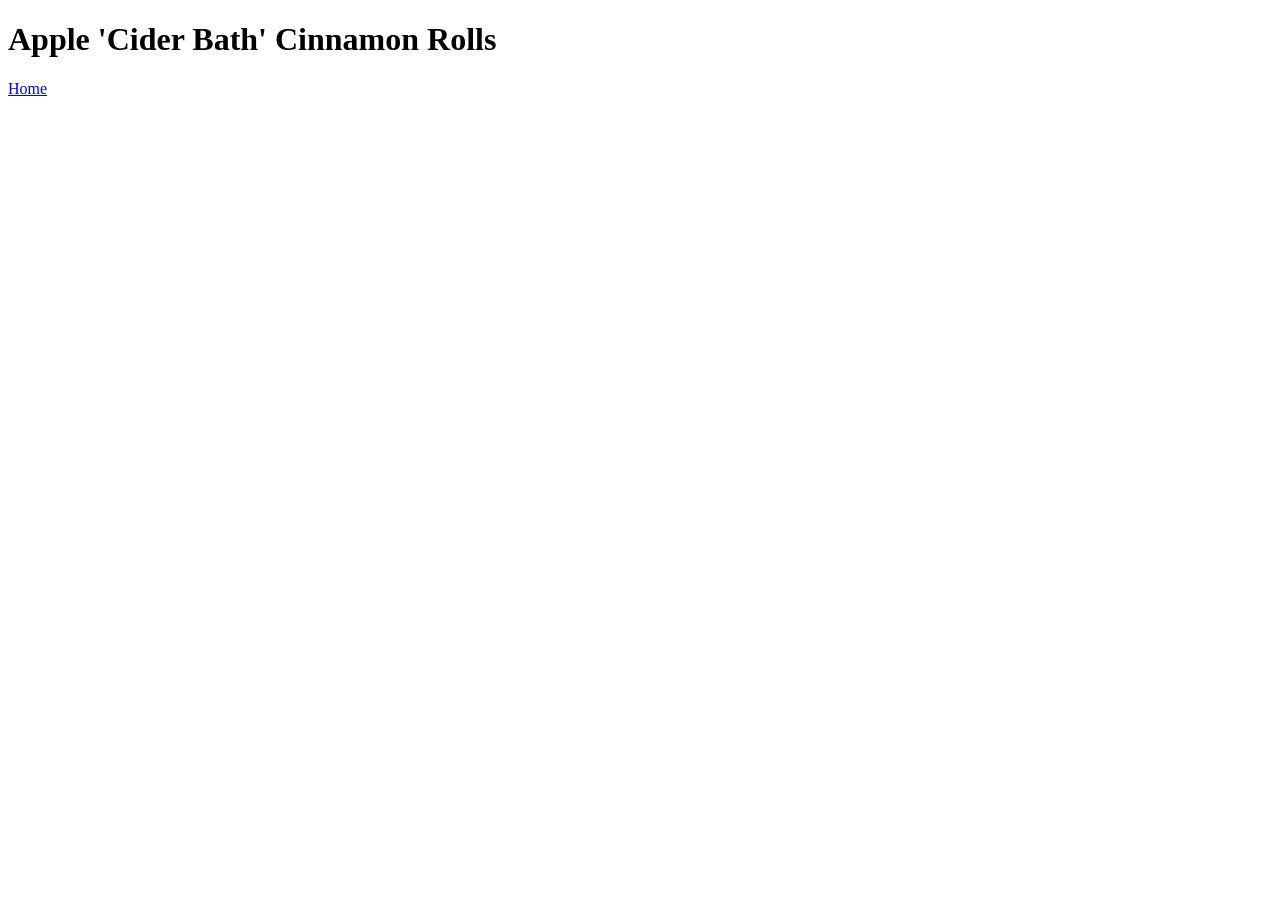
==== recipes/apple-cinnamon-rolls.html @ 9e00965d "Begin project and get file structure set up I added the folders to split up the files as needed, and" ====
<!DOCTYPE html>
<html lang="en">
    <head>
        <meta charset="UTF-8">
        <meta name="viewport" content="width=device-width, initial-scale=1.0">
        <title>Apple 'Cider Bath' Cinnamon Rolls</title>
    </head>
    <body>
        <h1>Apple 'Cider Bath' Cinnamon Rolls</h1>
        <a href="../index.html">Home</a>
    </body>
</html>
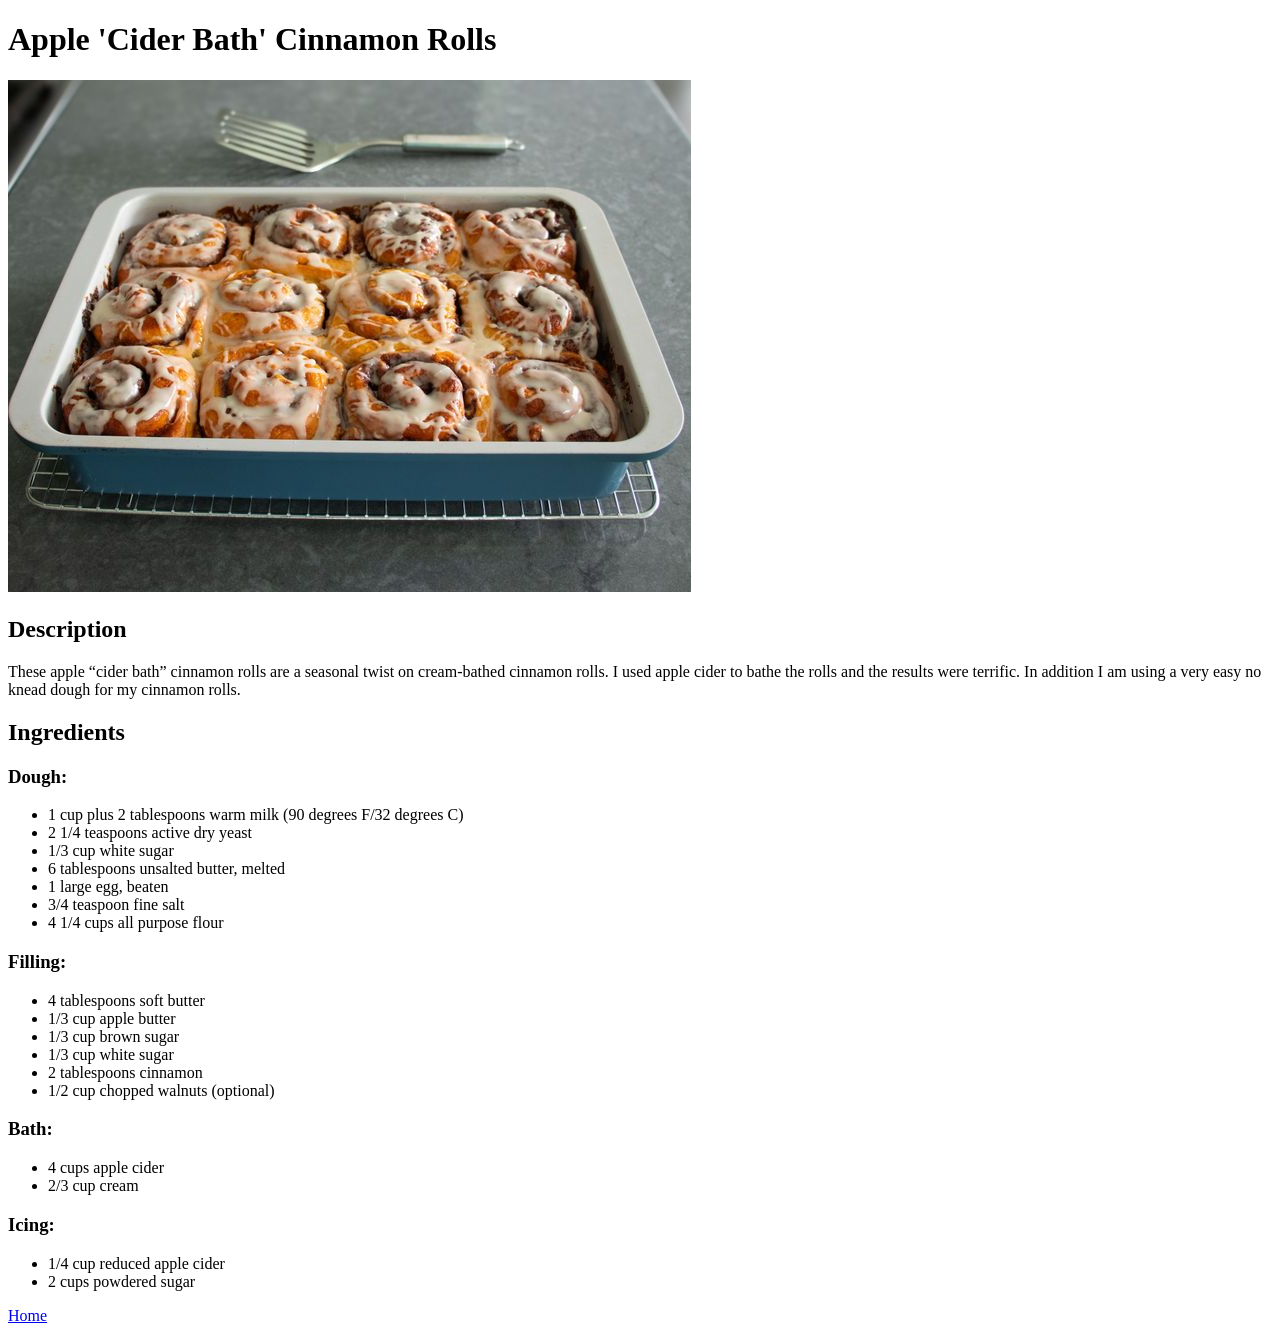
==== commit 12cd09fb: "Adding ingredients to recipe pages I added an unordered list of ingredients to each recipe file. I a" ====
--- a/recipes/apple-cinnamon-rolls.html
+++ b/recipes/apple-cinnamon-rolls.html
@@ -7,6 +7,39 @@
     </head>
     <body>
         <h1>Apple 'Cider Bath' Cinnamon Rolls</h1>
+        <img src="../images/apple-cinnamon-rolls.jpg">
+        <h2>Description</h2>
+        <p>These apple “cider bath” cinnamon rolls are a seasonal twist on cream-bathed cinnamon rolls. I used apple cider to bathe the rolls and the results were terrific. In addition I am using a very easy no knead dough for my cinnamon rolls.</p>
+        <h2>Ingredients</h2>
+        <h3>Dough:</h3>
+        <ul>
+            <li>1 cup plus 2 tablespoons warm milk (90 degrees F/32 degrees C)</li>
+            <li>2 1/4 teaspoons active dry yeast</li>
+            <li>1/3 cup white sugar</li>
+            <li>6 tablespoons unsalted butter, melted</li>
+            <li>1 large egg, beaten</li>
+            <li>3/4 teaspoon fine salt</li>
+            <li>4 1/4 cups all purpose flour</li>
+        </ul>
+        <h3>Filling:</h3>
+        <ul>
+            <li>4 tablespoons soft butter</li>
+            <li>1/3 cup apple butter</li>
+            <li>1/3 cup brown sugar</li>
+            <li>1/3 cup white sugar</li>
+            <li>2 tablespoons cinnamon</li>
+            <li>1/2 cup chopped walnuts (optional)</li>
+        </ul>
+        <h3>Bath:</h3>
+        <ul>
+            <li>4 cups apple cider</li>
+            <li>2/3 cup cream</li>
+        </ul>
+        <h3>Icing:</h3>
+        <ul>
+            <li>1/4 cup reduced apple cider</li>
+            <li>2 cups powdered sugar</li>
+        </ul>
         <a href="../index.html">Home</a>
     </body>
 </html>
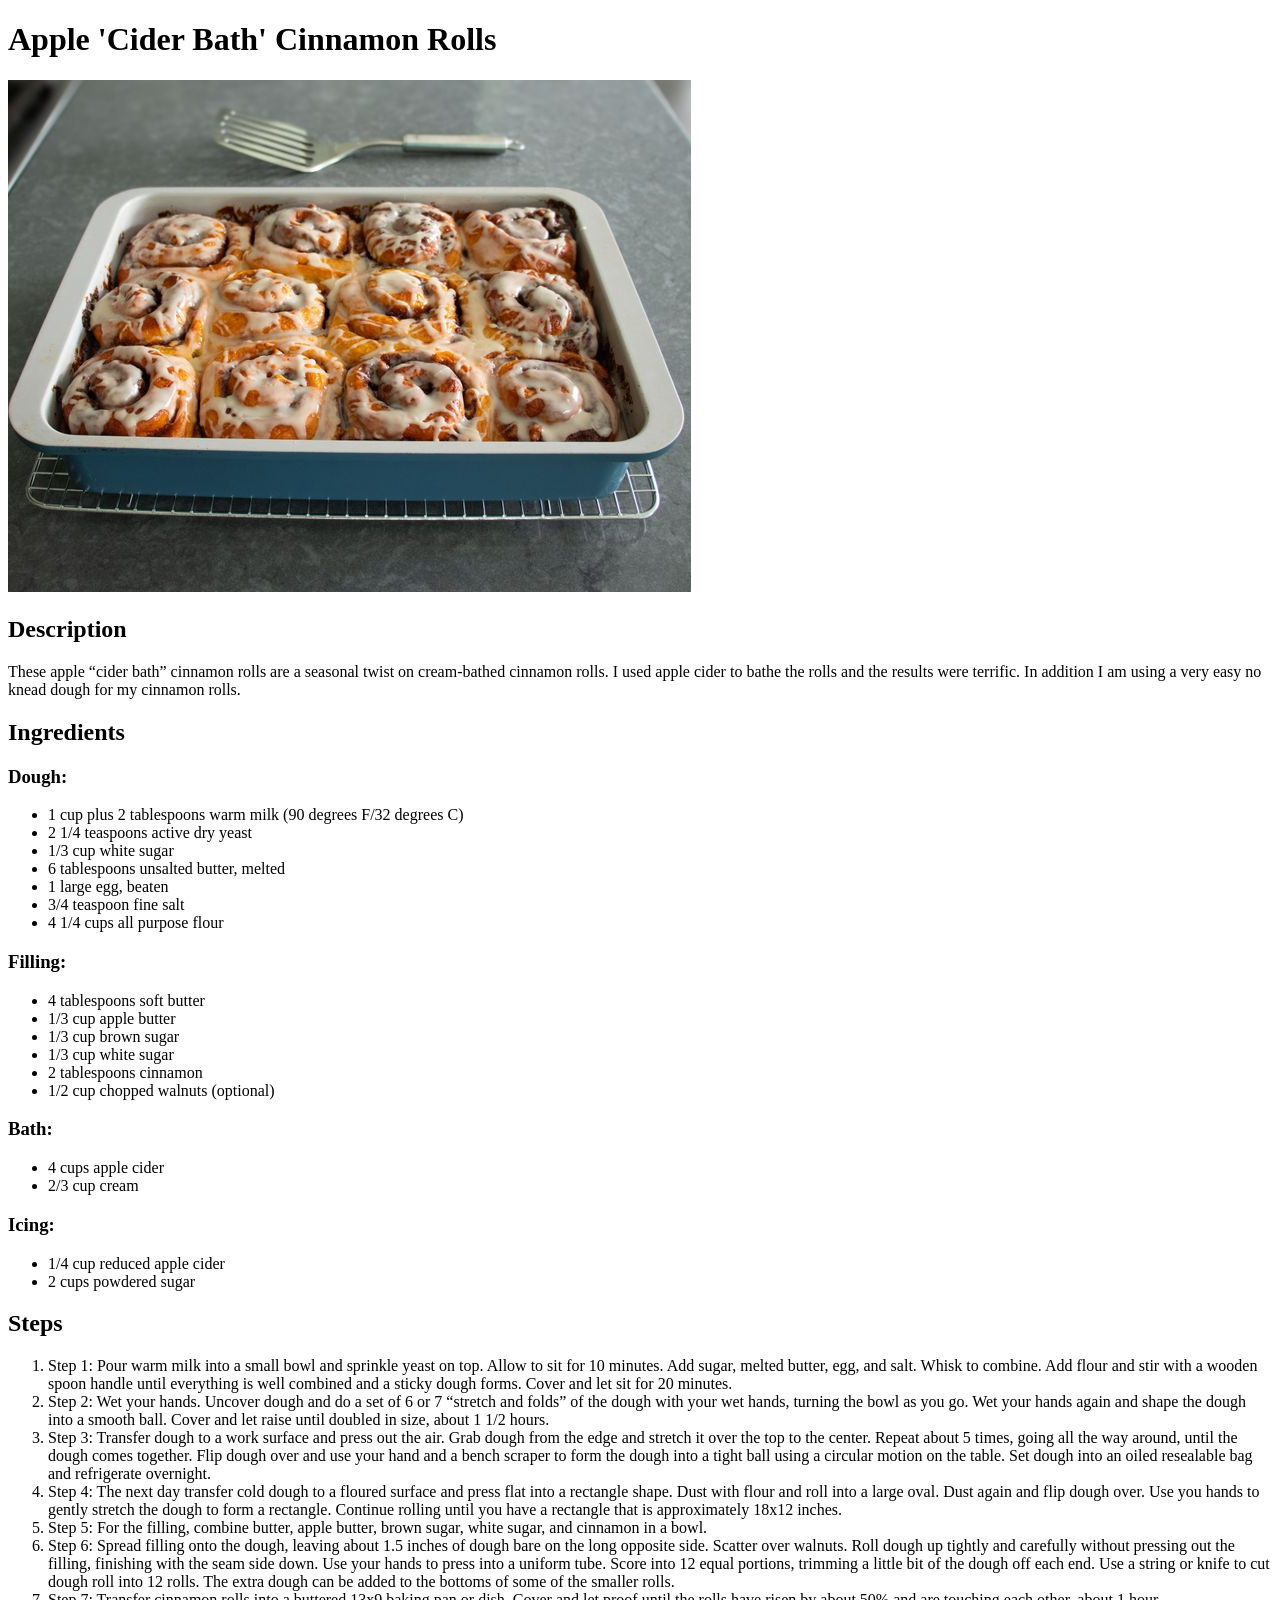
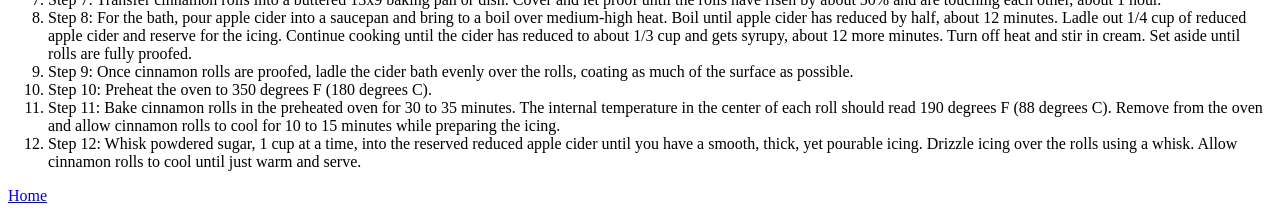
==== commit 024a1da5: "Finishing recipe pages and updating index.html All recipe pages now have steps and have been linked " ====
--- a/recipes/apple-cinnamon-rolls.html
+++ b/recipes/apple-cinnamon-rolls.html
@@ -40,6 +40,21 @@
             <li>1/4 cup reduced apple cider</li>
             <li>2 cups powdered sugar</li>
         </ul>
+        <h2>Steps</h2>
+        <ol>
+            <li>Step 1:  Pour warm milk into a small bowl and sprinkle yeast on top. Allow to sit for 10 minutes. Add sugar, melted butter, egg, and salt. Whisk to combine. Add flour and stir with a wooden spoon handle until everything is well combined and a sticky dough forms. Cover and let sit for 20 minutes.</li>
+            <li>Step 2:  Wet your hands. Uncover dough and do a set of 6 or 7 “stretch and folds” of the dough with your wet hands, turning the bowl as you go. Wet your hands again and shape the dough into a smooth ball. Cover and let raise until doubled in size, about 1 1/2 hours.</li>
+            <li>Step 3:  Transfer dough to a work surface and press out the air. Grab dough from the edge and stretch it over the top to the center. Repeat about 5 times, going all the way around, until the dough comes together. Flip dough over and use your hand and a bench scraper to form the dough into a tight ball using a circular motion on the table. Set dough into an oiled resealable bag and refrigerate overnight.</li>
+            <li>Step 4:  The next day transfer cold dough to a floured surface and press flat into a rectangle shape. Dust with flour and roll into a large oval. Dust again and flip dough over. Use you hands to gently stretch the dough to form a rectangle. Continue rolling until you have a rectangle that is approximately 18x12 inches.</li>
+            <li>Step 5:  For the filling, combine butter, apple butter, brown sugar, white sugar, and cinnamon in a bowl.</li>
+            <li>Step 6:  Spread filling onto the dough, leaving about 1.5 inches of dough bare on the long opposite side. Scatter over walnuts. Roll dough up tightly and carefully without pressing out the filling, finishing with the seam side down. Use your hands to press into a uniform tube. Score into 12 equal portions, trimming a little bit of the dough off each end. Use a string or knife to cut dough roll into 12 rolls. The extra dough can be added to the bottoms of some of the smaller rolls.</li>
+            <li>Step 7:  Transfer cinnamon rolls into a buttered 13x9 baking pan or dish. Cover and let proof until the rolls have risen by about 50% and are touching each other, about 1 hour.</li>
+            <li>Step 8:  For the bath, pour apple cider into a saucepan and bring to a boil over medium-high heat. Boil until apple cider has reduced by half, about 12 minutes. Ladle out 1/4 cup of reduced apple cider and reserve for the icing. Continue cooking until the cider has reduced to about 1/3 cup and gets syrupy, about 12 more minutes. Turn off heat and stir in cream. Set aside until rolls are fully proofed.</li>
+            <li>Step 9:  Once cinnamon rolls are proofed, ladle the cider bath evenly over the rolls, coating as much of the surface as possible.</li>
+            <li>Step 10:  Preheat the oven to 350 degrees F (180 degrees C).</li>
+            <li>Step 11:  Bake cinnamon rolls in the preheated oven for 30 to 35 minutes. The internal temperature in the center of each roll should read 190 degrees F (88 degrees C). Remove from the oven and allow cinnamon rolls to cool for 10 to 15 minutes while preparing the icing.</li>
+            <li>Step 12:  Whisk powdered sugar, 1 cup at a time, into the reserved reduced apple cider until you have a smooth, thick, yet pourable icing.  Drizzle icing over the rolls using a whisk. Allow cinnamon rolls to cool until just warm and serve.</li>
+        </ol>
         <a href="../index.html">Home</a>
     </body>
 </html>
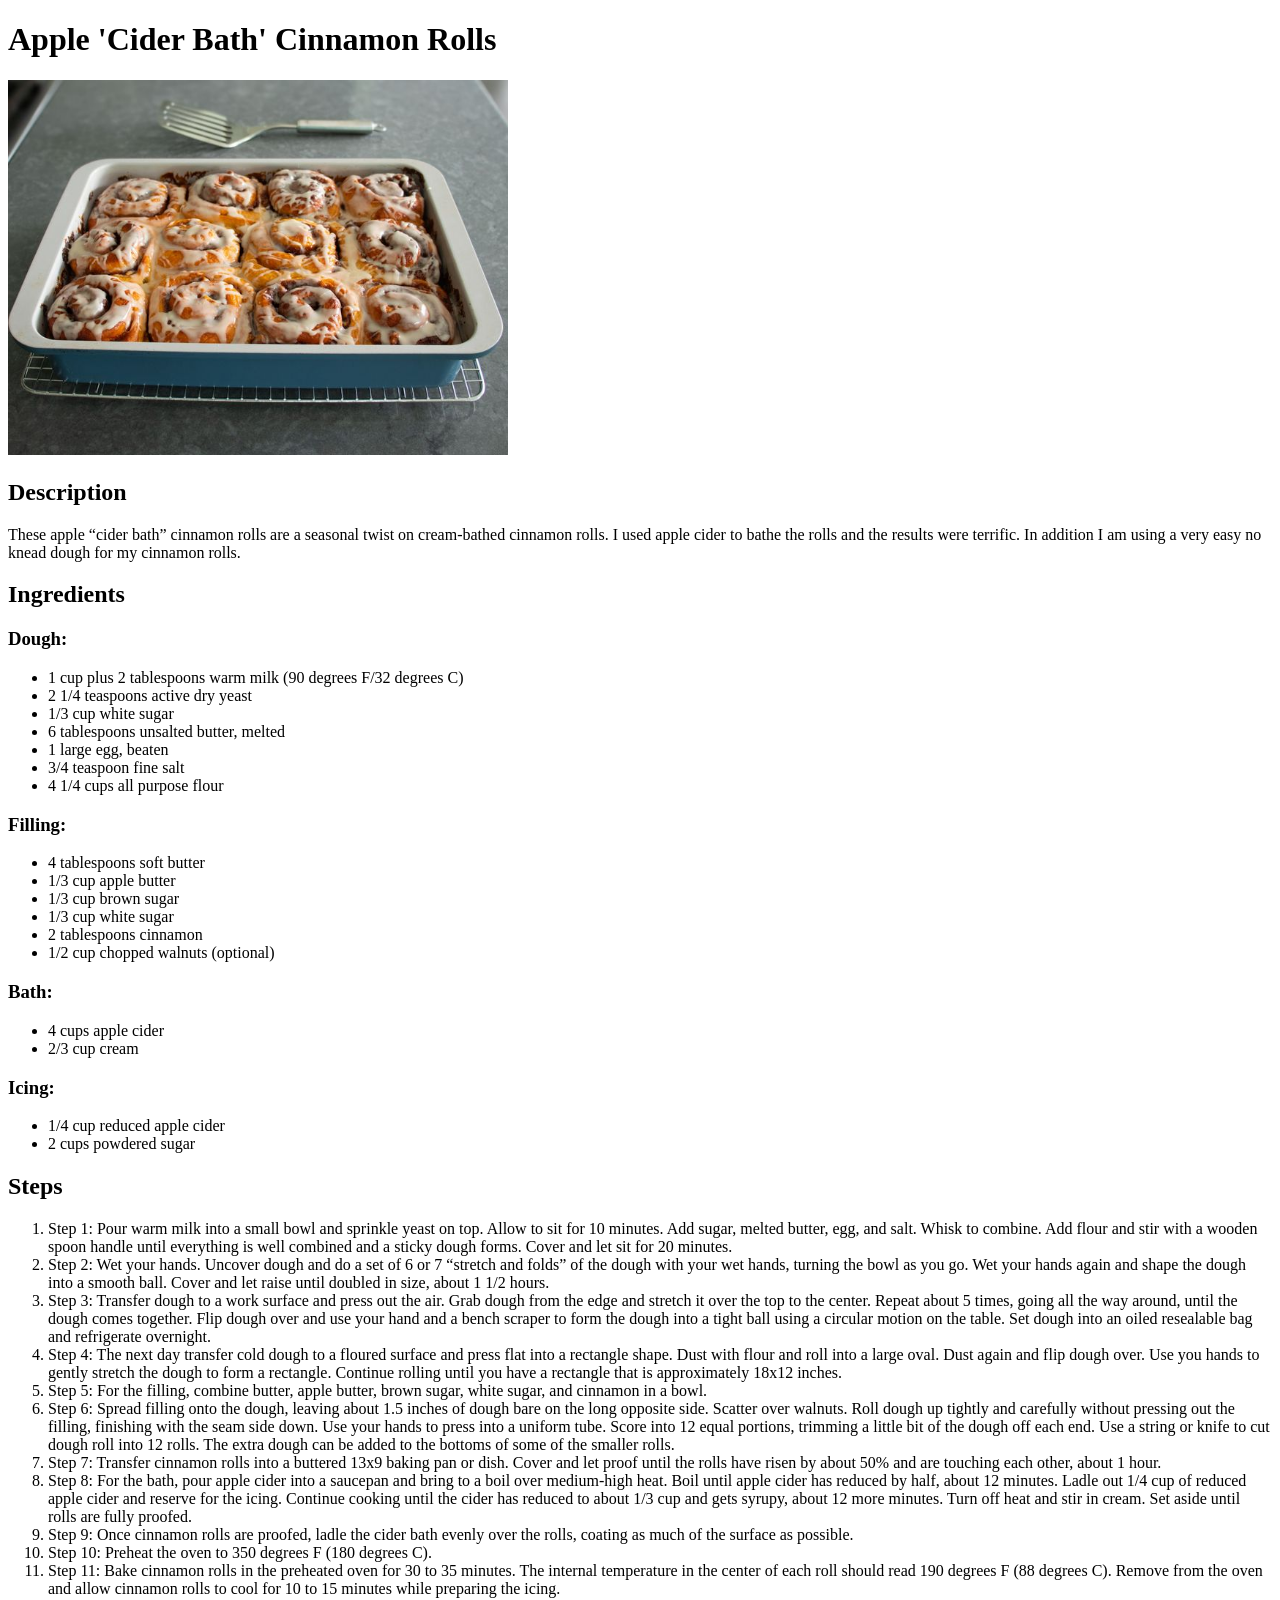
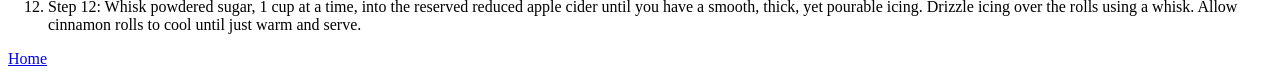
==== commit e8eb1005: "Fixing recipe image elements The recipe image elements were missing the alt attribute as well as any" ====
--- a/recipes/apple-cinnamon-rolls.html
+++ b/recipes/apple-cinnamon-rolls.html
@@ -7,7 +7,7 @@
     </head>
     <body>
         <h1>Apple 'Cider Bath' Cinnamon Rolls</h1>
-        <img src="../images/apple-cinnamon-rolls.jpg">
+        <img src="../images/apple-cinnamon-rolls.jpg" width="500" alt="Finished apple cinnamon rolls, staged in an appealing manner.">
         <h2>Description</h2>
         <p>These apple “cider bath” cinnamon rolls are a seasonal twist on cream-bathed cinnamon rolls. I used apple cider to bathe the rolls and the results were terrific. In addition I am using a very easy no knead dough for my cinnamon rolls.</p>
         <h2>Ingredients</h2>
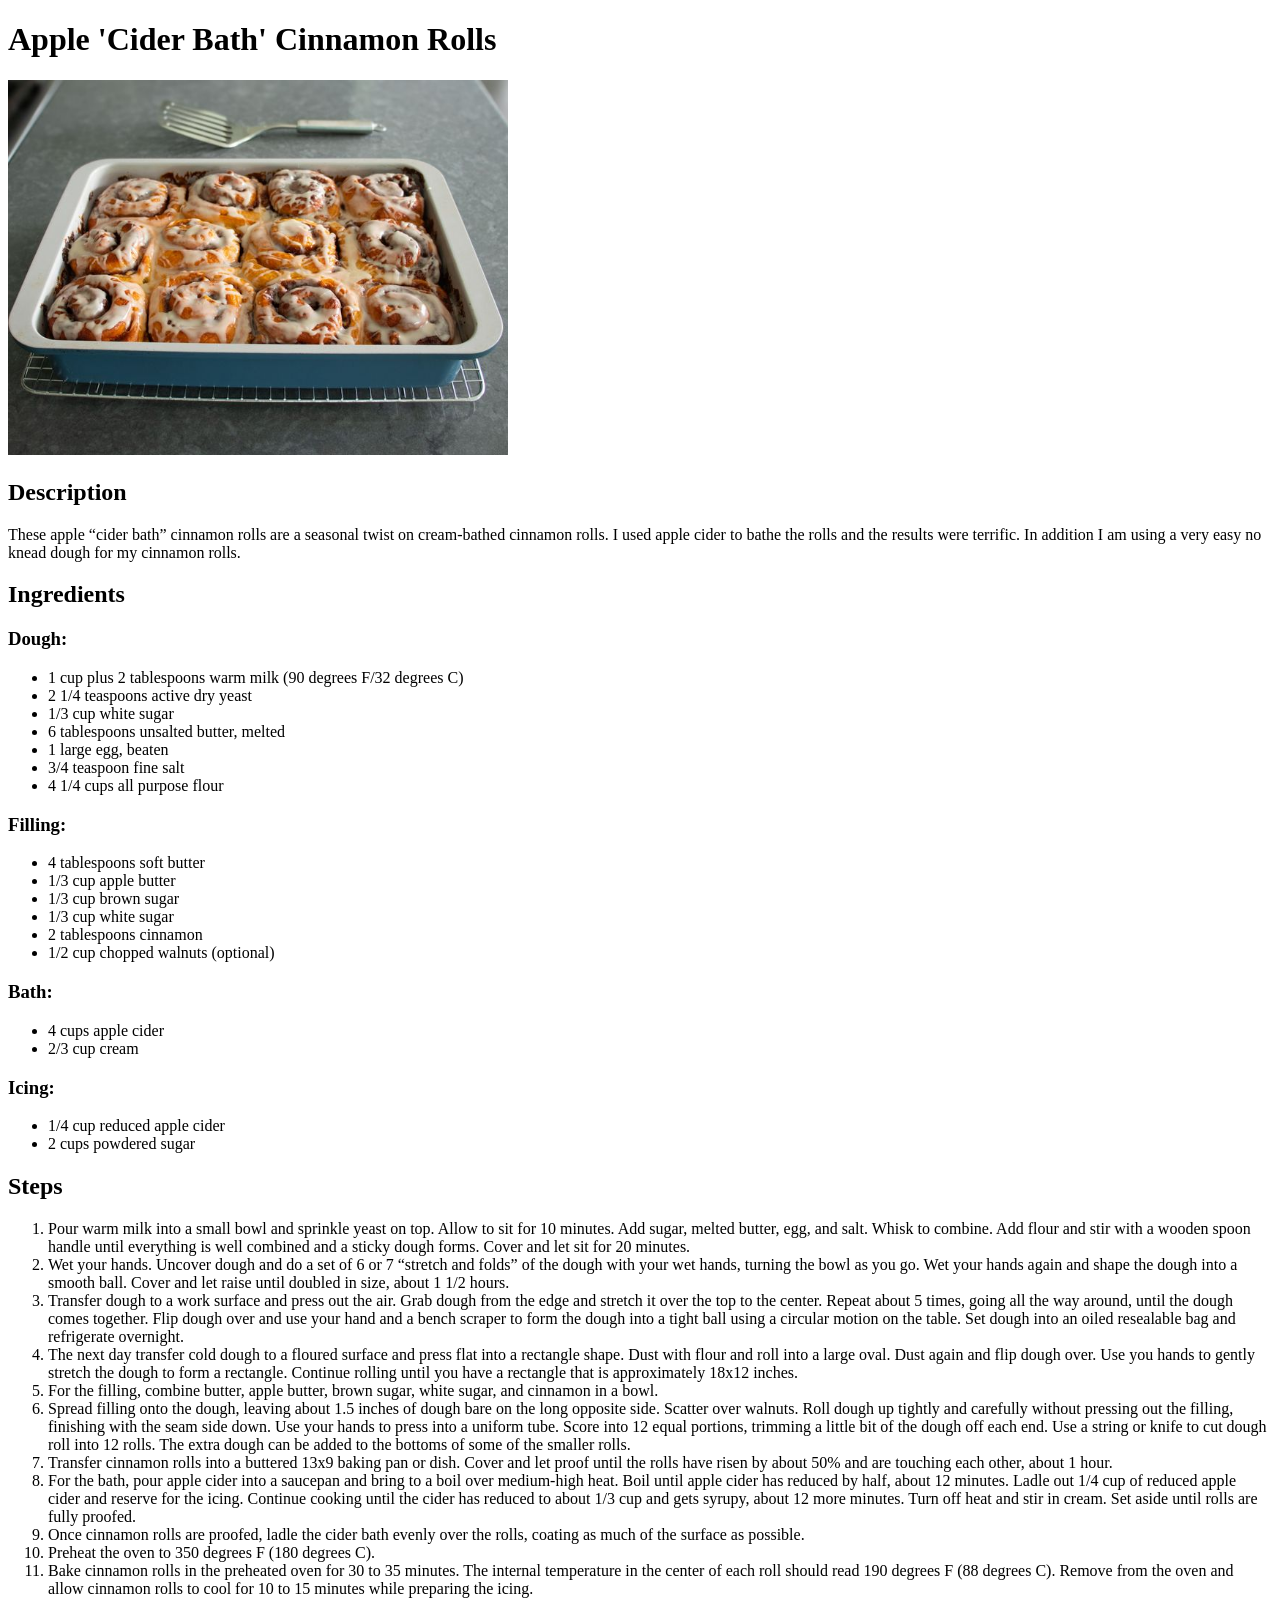
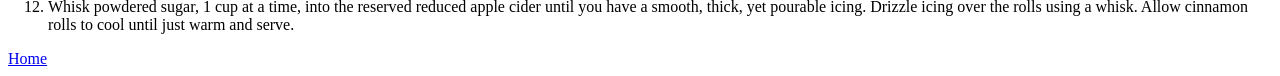
==== commit 779f28c0: "Last quick change to the recipe html files removing redundant step numbers." ====
--- a/recipes/apple-cinnamon-rolls.html
+++ b/recipes/apple-cinnamon-rolls.html
@@ -42,18 +42,18 @@
         </ul>
         <h2>Steps</h2>
         <ol>
-            <li>Step 1:  Pour warm milk into a small bowl and sprinkle yeast on top. Allow to sit for 10 minutes. Add sugar, melted butter, egg, and salt. Whisk to combine. Add flour and stir with a wooden spoon handle until everything is well combined and a sticky dough forms. Cover and let sit for 20 minutes.</li>
-            <li>Step 2:  Wet your hands. Uncover dough and do a set of 6 or 7 “stretch and folds” of the dough with your wet hands, turning the bowl as you go. Wet your hands again and shape the dough into a smooth ball. Cover and let raise until doubled in size, about 1 1/2 hours.</li>
-            <li>Step 3:  Transfer dough to a work surface and press out the air. Grab dough from the edge and stretch it over the top to the center. Repeat about 5 times, going all the way around, until the dough comes together. Flip dough over and use your hand and a bench scraper to form the dough into a tight ball using a circular motion on the table. Set dough into an oiled resealable bag and refrigerate overnight.</li>
-            <li>Step 4:  The next day transfer cold dough to a floured surface and press flat into a rectangle shape. Dust with flour and roll into a large oval. Dust again and flip dough over. Use you hands to gently stretch the dough to form a rectangle. Continue rolling until you have a rectangle that is approximately 18x12 inches.</li>
-            <li>Step 5:  For the filling, combine butter, apple butter, brown sugar, white sugar, and cinnamon in a bowl.</li>
-            <li>Step 6:  Spread filling onto the dough, leaving about 1.5 inches of dough bare on the long opposite side. Scatter over walnuts. Roll dough up tightly and carefully without pressing out the filling, finishing with the seam side down. Use your hands to press into a uniform tube. Score into 12 equal portions, trimming a little bit of the dough off each end. Use a string or knife to cut dough roll into 12 rolls. The extra dough can be added to the bottoms of some of the smaller rolls.</li>
-            <li>Step 7:  Transfer cinnamon rolls into a buttered 13x9 baking pan or dish. Cover and let proof until the rolls have risen by about 50% and are touching each other, about 1 hour.</li>
-            <li>Step 8:  For the bath, pour apple cider into a saucepan and bring to a boil over medium-high heat. Boil until apple cider has reduced by half, about 12 minutes. Ladle out 1/4 cup of reduced apple cider and reserve for the icing. Continue cooking until the cider has reduced to about 1/3 cup and gets syrupy, about 12 more minutes. Turn off heat and stir in cream. Set aside until rolls are fully proofed.</li>
-            <li>Step 9:  Once cinnamon rolls are proofed, ladle the cider bath evenly over the rolls, coating as much of the surface as possible.</li>
-            <li>Step 10:  Preheat the oven to 350 degrees F (180 degrees C).</li>
-            <li>Step 11:  Bake cinnamon rolls in the preheated oven for 30 to 35 minutes. The internal temperature in the center of each roll should read 190 degrees F (88 degrees C). Remove from the oven and allow cinnamon rolls to cool for 10 to 15 minutes while preparing the icing.</li>
-            <li>Step 12:  Whisk powdered sugar, 1 cup at a time, into the reserved reduced apple cider until you have a smooth, thick, yet pourable icing.  Drizzle icing over the rolls using a whisk. Allow cinnamon rolls to cool until just warm and serve.</li>
+            <li>Pour warm milk into a small bowl and sprinkle yeast on top. Allow to sit for 10 minutes. Add sugar, melted butter, egg, and salt. Whisk to combine. Add flour and stir with a wooden spoon handle until everything is well combined and a sticky dough forms. Cover and let sit for 20 minutes.</li>
+            <li>Wet your hands. Uncover dough and do a set of 6 or 7 “stretch and folds” of the dough with your wet hands, turning the bowl as you go. Wet your hands again and shape the dough into a smooth ball. Cover and let raise until doubled in size, about 1 1/2 hours.</li>
+            <li>Transfer dough to a work surface and press out the air. Grab dough from the edge and stretch it over the top to the center. Repeat about 5 times, going all the way around, until the dough comes together. Flip dough over and use your hand and a bench scraper to form the dough into a tight ball using a circular motion on the table. Set dough into an oiled resealable bag and refrigerate overnight.</li>
+            <li>The next day transfer cold dough to a floured surface and press flat into a rectangle shape. Dust with flour and roll into a large oval. Dust again and flip dough over. Use you hands to gently stretch the dough to form a rectangle. Continue rolling until you have a rectangle that is approximately 18x12 inches.</li>
+            <li>For the filling, combine butter, apple butter, brown sugar, white sugar, and cinnamon in a bowl.</li>
+            <li>Spread filling onto the dough, leaving about 1.5 inches of dough bare on the long opposite side. Scatter over walnuts. Roll dough up tightly and carefully without pressing out the filling, finishing with the seam side down. Use your hands to press into a uniform tube. Score into 12 equal portions, trimming a little bit of the dough off each end. Use a string or knife to cut dough roll into 12 rolls. The extra dough can be added to the bottoms of some of the smaller rolls.</li>
+            <li>Transfer cinnamon rolls into a buttered 13x9 baking pan or dish. Cover and let proof until the rolls have risen by about 50% and are touching each other, about 1 hour.</li>
+            <li>For the bath, pour apple cider into a saucepan and bring to a boil over medium-high heat. Boil until apple cider has reduced by half, about 12 minutes. Ladle out 1/4 cup of reduced apple cider and reserve for the icing. Continue cooking until the cider has reduced to about 1/3 cup and gets syrupy, about 12 more minutes. Turn off heat and stir in cream. Set aside until rolls are fully proofed.</li>
+            <li>Once cinnamon rolls are proofed, ladle the cider bath evenly over the rolls, coating as much of the surface as possible.</li>
+            <li>Preheat the oven to 350 degrees F (180 degrees C).</li>
+            <li>Bake cinnamon rolls in the preheated oven for 30 to 35 minutes. The internal temperature in the center of each roll should read 190 degrees F (88 degrees C). Remove from the oven and allow cinnamon rolls to cool for 10 to 15 minutes while preparing the icing.</li>
+            <li>Whisk powdered sugar, 1 cup at a time, into the reserved reduced apple cider until you have a smooth, thick, yet pourable icing.  Drizzle icing over the rolls using a whisk. Allow cinnamon rolls to cool until just warm and serve.</li>
         </ol>
         <a href="../index.html">Home</a>
     </body>
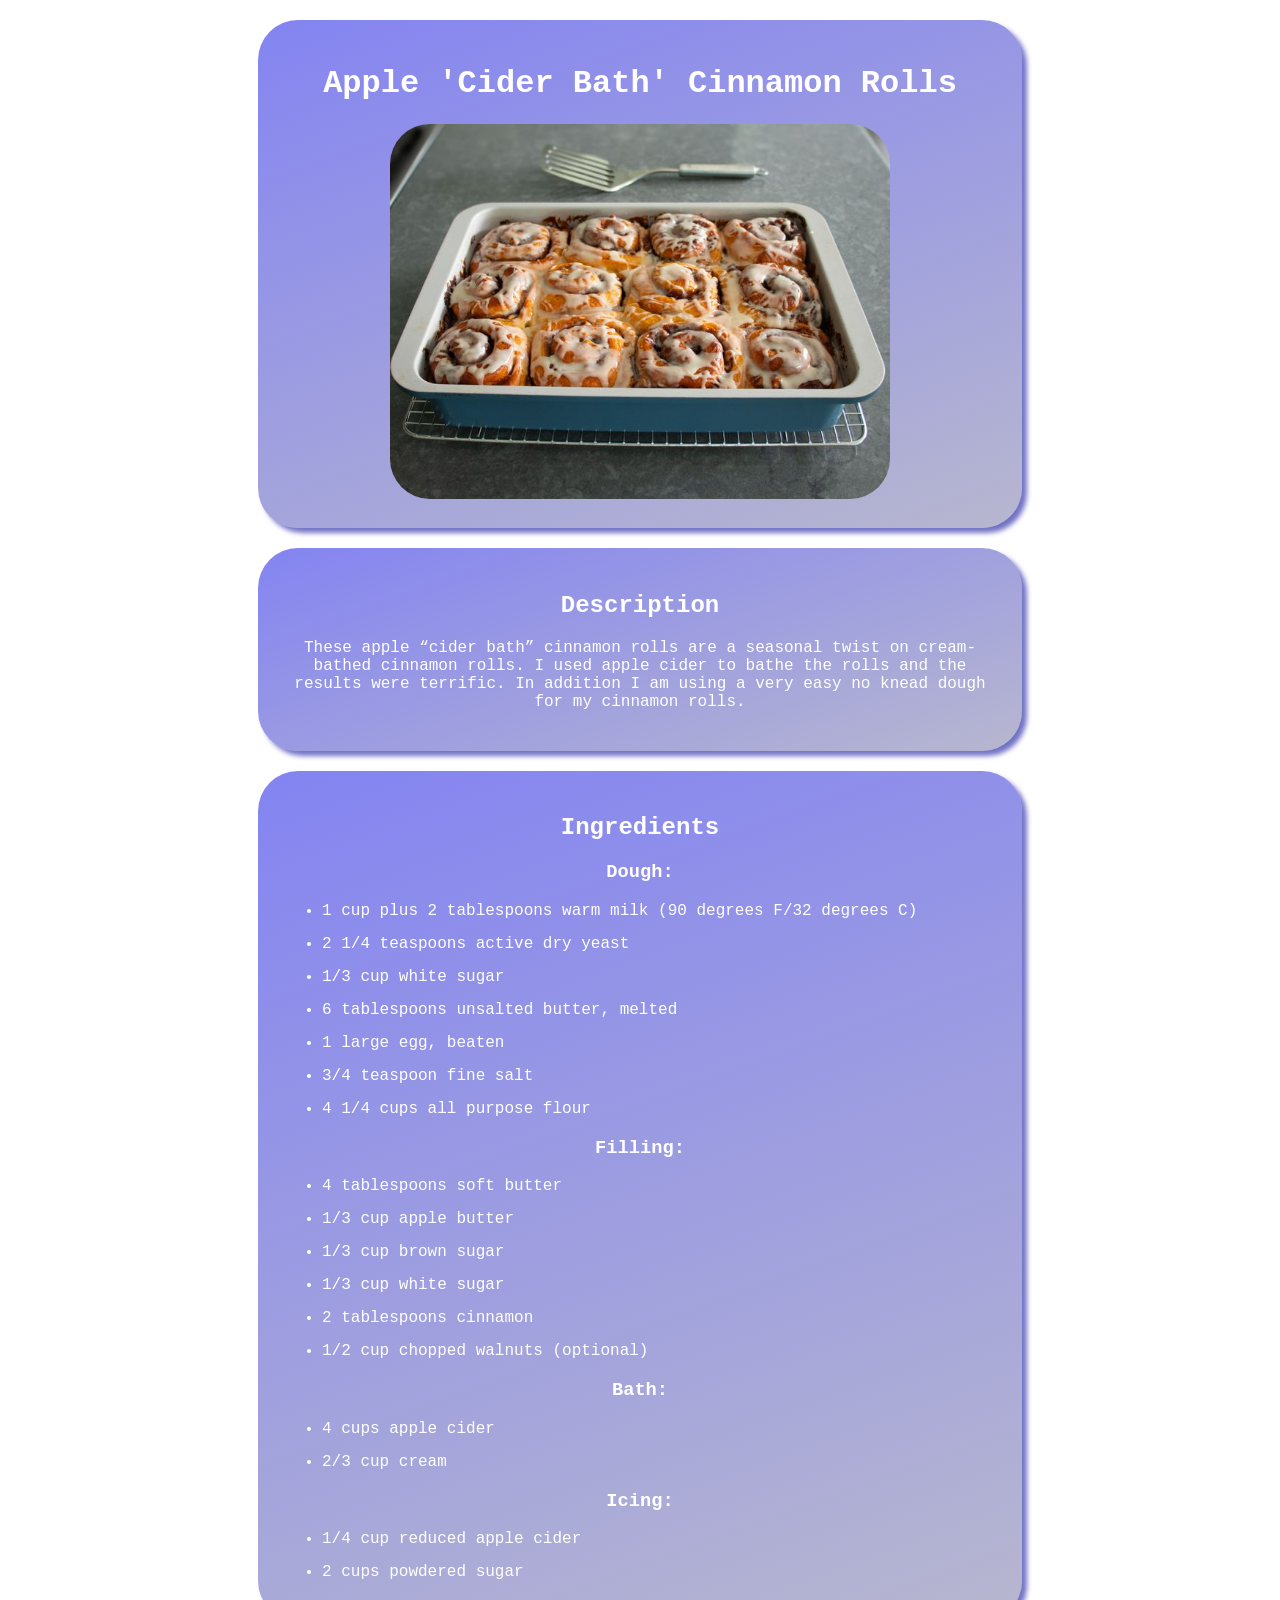
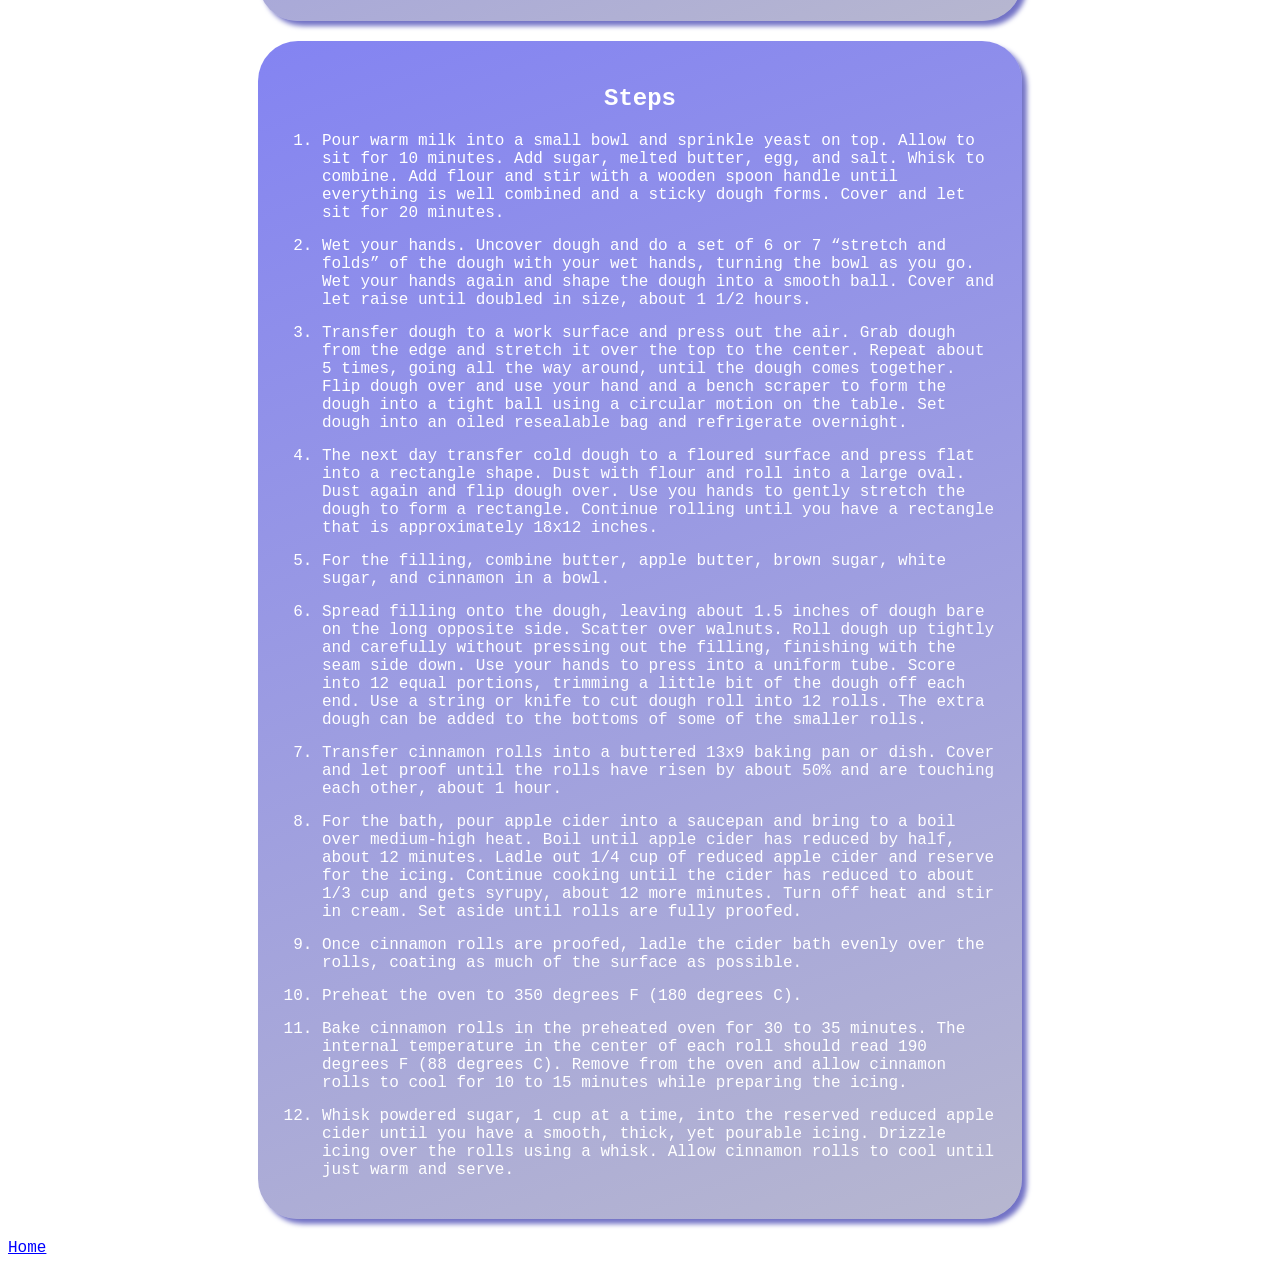
==== commit a00ac9a3: "Adding CSS: Added a sort of tile or panel looking css to the recipe pages and the same type of css t" ====
--- a/recipes/apple-cinnamon-rolls.html
+++ b/recipes/apple-cinnamon-rolls.html
@@ -3,58 +3,71 @@
     <head>
         <meta charset="UTF-8">
         <meta name="viewport" content="width=device-width, initial-scale=1.0">
+        <link href="../css/recipe-styles.css" rel="stylesheet">
         <title>Apple 'Cider Bath' Cinnamon Rolls</title>
     </head>
     <body>
-        <h1>Apple 'Cider Bath' Cinnamon Rolls</h1>
-        <img src="../images/apple-cinnamon-rolls.jpg" width="500" alt="Finished apple cinnamon rolls, staged in an appealing manner.">
-        <h2>Description</h2>
-        <p>These apple “cider bath” cinnamon rolls are a seasonal twist on cream-bathed cinnamon rolls. I used apple cider to bathe the rolls and the results were terrific. In addition I am using a very easy no knead dough for my cinnamon rolls.</p>
-        <h2>Ingredients</h2>
-        <h3>Dough:</h3>
-        <ul>
-            <li>1 cup plus 2 tablespoons warm milk (90 degrees F/32 degrees C)</li>
-            <li>2 1/4 teaspoons active dry yeast</li>
-            <li>1/3 cup white sugar</li>
-            <li>6 tablespoons unsalted butter, melted</li>
-            <li>1 large egg, beaten</li>
-            <li>3/4 teaspoon fine salt</li>
-            <li>4 1/4 cups all purpose flour</li>
-        </ul>
-        <h3>Filling:</h3>
-        <ul>
-            <li>4 tablespoons soft butter</li>
-            <li>1/3 cup apple butter</li>
-            <li>1/3 cup brown sugar</li>
-            <li>1/3 cup white sugar</li>
-            <li>2 tablespoons cinnamon</li>
-            <li>1/2 cup chopped walnuts (optional)</li>
-        </ul>
-        <h3>Bath:</h3>
-        <ul>
-            <li>4 cups apple cider</li>
-            <li>2/3 cup cream</li>
-        </ul>
-        <h3>Icing:</h3>
-        <ul>
-            <li>1/4 cup reduced apple cider</li>
-            <li>2 cups powdered sugar</li>
-        </ul>
-        <h2>Steps</h2>
-        <ol>
-            <li>Pour warm milk into a small bowl and sprinkle yeast on top. Allow to sit for 10 minutes. Add sugar, melted butter, egg, and salt. Whisk to combine. Add flour and stir with a wooden spoon handle until everything is well combined and a sticky dough forms. Cover and let sit for 20 minutes.</li>
-            <li>Wet your hands. Uncover dough and do a set of 6 or 7 “stretch and folds” of the dough with your wet hands, turning the bowl as you go. Wet your hands again and shape the dough into a smooth ball. Cover and let raise until doubled in size, about 1 1/2 hours.</li>
-            <li>Transfer dough to a work surface and press out the air. Grab dough from the edge and stretch it over the top to the center. Repeat about 5 times, going all the way around, until the dough comes together. Flip dough over and use your hand and a bench scraper to form the dough into a tight ball using a circular motion on the table. Set dough into an oiled resealable bag and refrigerate overnight.</li>
-            <li>The next day transfer cold dough to a floured surface and press flat into a rectangle shape. Dust with flour and roll into a large oval. Dust again and flip dough over. Use you hands to gently stretch the dough to form a rectangle. Continue rolling until you have a rectangle that is approximately 18x12 inches.</li>
-            <li>For the filling, combine butter, apple butter, brown sugar, white sugar, and cinnamon in a bowl.</li>
-            <li>Spread filling onto the dough, leaving about 1.5 inches of dough bare on the long opposite side. Scatter over walnuts. Roll dough up tightly and carefully without pressing out the filling, finishing with the seam side down. Use your hands to press into a uniform tube. Score into 12 equal portions, trimming a little bit of the dough off each end. Use a string or knife to cut dough roll into 12 rolls. The extra dough can be added to the bottoms of some of the smaller rolls.</li>
-            <li>Transfer cinnamon rolls into a buttered 13x9 baking pan or dish. Cover and let proof until the rolls have risen by about 50% and are touching each other, about 1 hour.</li>
-            <li>For the bath, pour apple cider into a saucepan and bring to a boil over medium-high heat. Boil until apple cider has reduced by half, about 12 minutes. Ladle out 1/4 cup of reduced apple cider and reserve for the icing. Continue cooking until the cider has reduced to about 1/3 cup and gets syrupy, about 12 more minutes. Turn off heat and stir in cream. Set aside until rolls are fully proofed.</li>
-            <li>Once cinnamon rolls are proofed, ladle the cider bath evenly over the rolls, coating as much of the surface as possible.</li>
-            <li>Preheat the oven to 350 degrees F (180 degrees C).</li>
-            <li>Bake cinnamon rolls in the preheated oven for 30 to 35 minutes. The internal temperature in the center of each roll should read 190 degrees F (88 degrees C). Remove from the oven and allow cinnamon rolls to cool for 10 to 15 minutes while preparing the icing.</li>
-            <li>Whisk powdered sugar, 1 cup at a time, into the reserved reduced apple cider until you have a smooth, thick, yet pourable icing.  Drizzle icing over the rolls using a whisk. Allow cinnamon rolls to cool until just warm and serve.</li>
-        </ol>
+        <div class="title">
+            <h1>Apple 'Cider Bath' Cinnamon Rolls</h1>
+            <img src="../images/apple-cinnamon-rolls.jpg" width="500" alt="Finished apple cinnamon rolls, staged in an appealing manner.">
+        </div>
+        
+        <div class="description">
+            <h2>Description</h2>
+            <p>These apple “cider bath” cinnamon rolls are a seasonal twist on cream-bathed cinnamon rolls. I used apple cider to bathe the rolls and the results were terrific. In addition I am using a very easy no knead dough for my cinnamon rolls.</p>
+        </div>
+        
+        <div class="ingredients">
+            <h2>Ingredients</h2>
+            <h3>Dough:</h3>
+            <ul>
+                <li>1 cup plus 2 tablespoons warm milk (90 degrees F/32 degrees C)</li>
+                <li>2 1/4 teaspoons active dry yeast</li>
+                <li>1/3 cup white sugar</li>
+                <li>6 tablespoons unsalted butter, melted</li>
+                <li>1 large egg, beaten</li>
+                <li>3/4 teaspoon fine salt</li>
+                <li>4 1/4 cups all purpose flour</li>
+            </ul>
+            <h3>Filling:</h3>
+            <ul>
+                <li>4 tablespoons soft butter</li>
+                <li>1/3 cup apple butter</li>
+                <li>1/3 cup brown sugar</li>
+                <li>1/3 cup white sugar</li>
+                <li>2 tablespoons cinnamon</li>
+                <li>1/2 cup chopped walnuts (optional)</li>
+            </ul>
+            <h3>Bath:</h3>
+            <ul>
+                <li>4 cups apple cider</li>
+                <li>2/3 cup cream</li>
+            </ul>
+            <h3>Icing:</h3>
+            <ul>
+                <li>1/4 cup reduced apple cider</li>
+                <li>2 cups powdered sugar</li>
+            </ul>
+        </div>
+
+        <div class="steps">
+            <h2>Steps</h2>
+            <ol>
+                <li>Pour warm milk into a small bowl and sprinkle yeast on top. Allow to sit for 10 minutes. Add sugar, melted butter, egg, and salt. Whisk to combine. Add flour and stir with a wooden spoon handle until everything is well combined and a sticky dough forms. Cover and let sit for 20 minutes.</li>
+                <li>Wet your hands. Uncover dough and do a set of 6 or 7 “stretch and folds” of the dough with your wet hands, turning the bowl as you go. Wet your hands again and shape the dough into a smooth ball. Cover and let raise until doubled in size, about 1 1/2 hours.</li>
+                <li>Transfer dough to a work surface and press out the air. Grab dough from the edge and stretch it over the top to the center. Repeat about 5 times, going all the way around, until the dough comes together. Flip dough over and use your hand and a bench scraper to form the dough into a tight ball using a circular motion on the table. Set dough into an oiled resealable bag and refrigerate overnight.</li>
+                <li>The next day transfer cold dough to a floured surface and press flat into a rectangle shape. Dust with flour and roll into a large oval. Dust again and flip dough over. Use you hands to gently stretch the dough to form a rectangle. Continue rolling until you have a rectangle that is approximately 18x12 inches.</li>
+                <li>For the filling, combine butter, apple butter, brown sugar, white sugar, and cinnamon in a bowl.</li>
+                <li>Spread filling onto the dough, leaving about 1.5 inches of dough bare on the long opposite side. Scatter over walnuts. Roll dough up tightly and carefully without pressing out the filling, finishing with the seam side down. Use your hands to press into a uniform tube. Score into 12 equal portions, trimming a little bit of the dough off each end. Use a string or knife to cut dough roll into 12 rolls. The extra dough can be added to the bottoms of some of the smaller rolls.</li>
+                <li>Transfer cinnamon rolls into a buttered 13x9 baking pan or dish. Cover and let proof until the rolls have risen by about 50% and are touching each other, about 1 hour.</li>
+                <li>For the bath, pour apple cider into a saucepan and bring to a boil over medium-high heat. Boil until apple cider has reduced by half, about 12 minutes. Ladle out 1/4 cup of reduced apple cider and reserve for the icing. Continue cooking until the cider has reduced to about 1/3 cup and gets syrupy, about 12 more minutes. Turn off heat and stir in cream. Set aside until rolls are fully proofed.</li>
+                <li>Once cinnamon rolls are proofed, ladle the cider bath evenly over the rolls, coating as much of the surface as possible.</li>
+                <li>Preheat the oven to 350 degrees F (180 degrees C).</li>
+                <li>Bake cinnamon rolls in the preheated oven for 30 to 35 minutes. The internal temperature in the center of each roll should read 190 degrees F (88 degrees C). Remove from the oven and allow cinnamon rolls to cool for 10 to 15 minutes while preparing the icing.</li>
+                <li>Whisk powdered sugar, 1 cup at a time, into the reserved reduced apple cider until you have a smooth, thick, yet pourable icing.  Drizzle icing over the rolls using a whisk. Allow cinnamon rolls to cool until just warm and serve.</li>
+            </ol>
+        </div>
+        
         <a href="../index.html">Home</a>
     </body>
 </html>
--- a/css/recipe-styles.css
+++ b/css/recipe-styles.css
@@ -0,0 +1,47 @@
+* {
+    font-family: 'Courier New', Courier, monospace, Arial, Helvetica, sans-serif;
+    color: white;
+}
+
+.title,
+.description,
+.ingredients,
+.steps{
+    text-align: center;
+    padding: 0px 50px 0px 50px;
+    background-image: linear-gradient(160deg, rgba(11, 11, 229, 0.505), rgba(25, 25, 103, 0.314));
+    box-shadow: 5px 5px 5px rgb(115, 115, 198);
+    border-radius: 40px;
+    margin: 20px 250px;
+    padding: 24px;
+}
+
+body{
+
+}
+
+img{
+    border-radius: 40px;
+}
+
+a{
+    color:blue;
+}
+
+.title{
+    
+}
+.description{
+    
+}
+.ingredients{
+
+}
+.steps{
+
+}
+
+li{
+    text-align:left;
+    margin-bottom:15px;
+}
